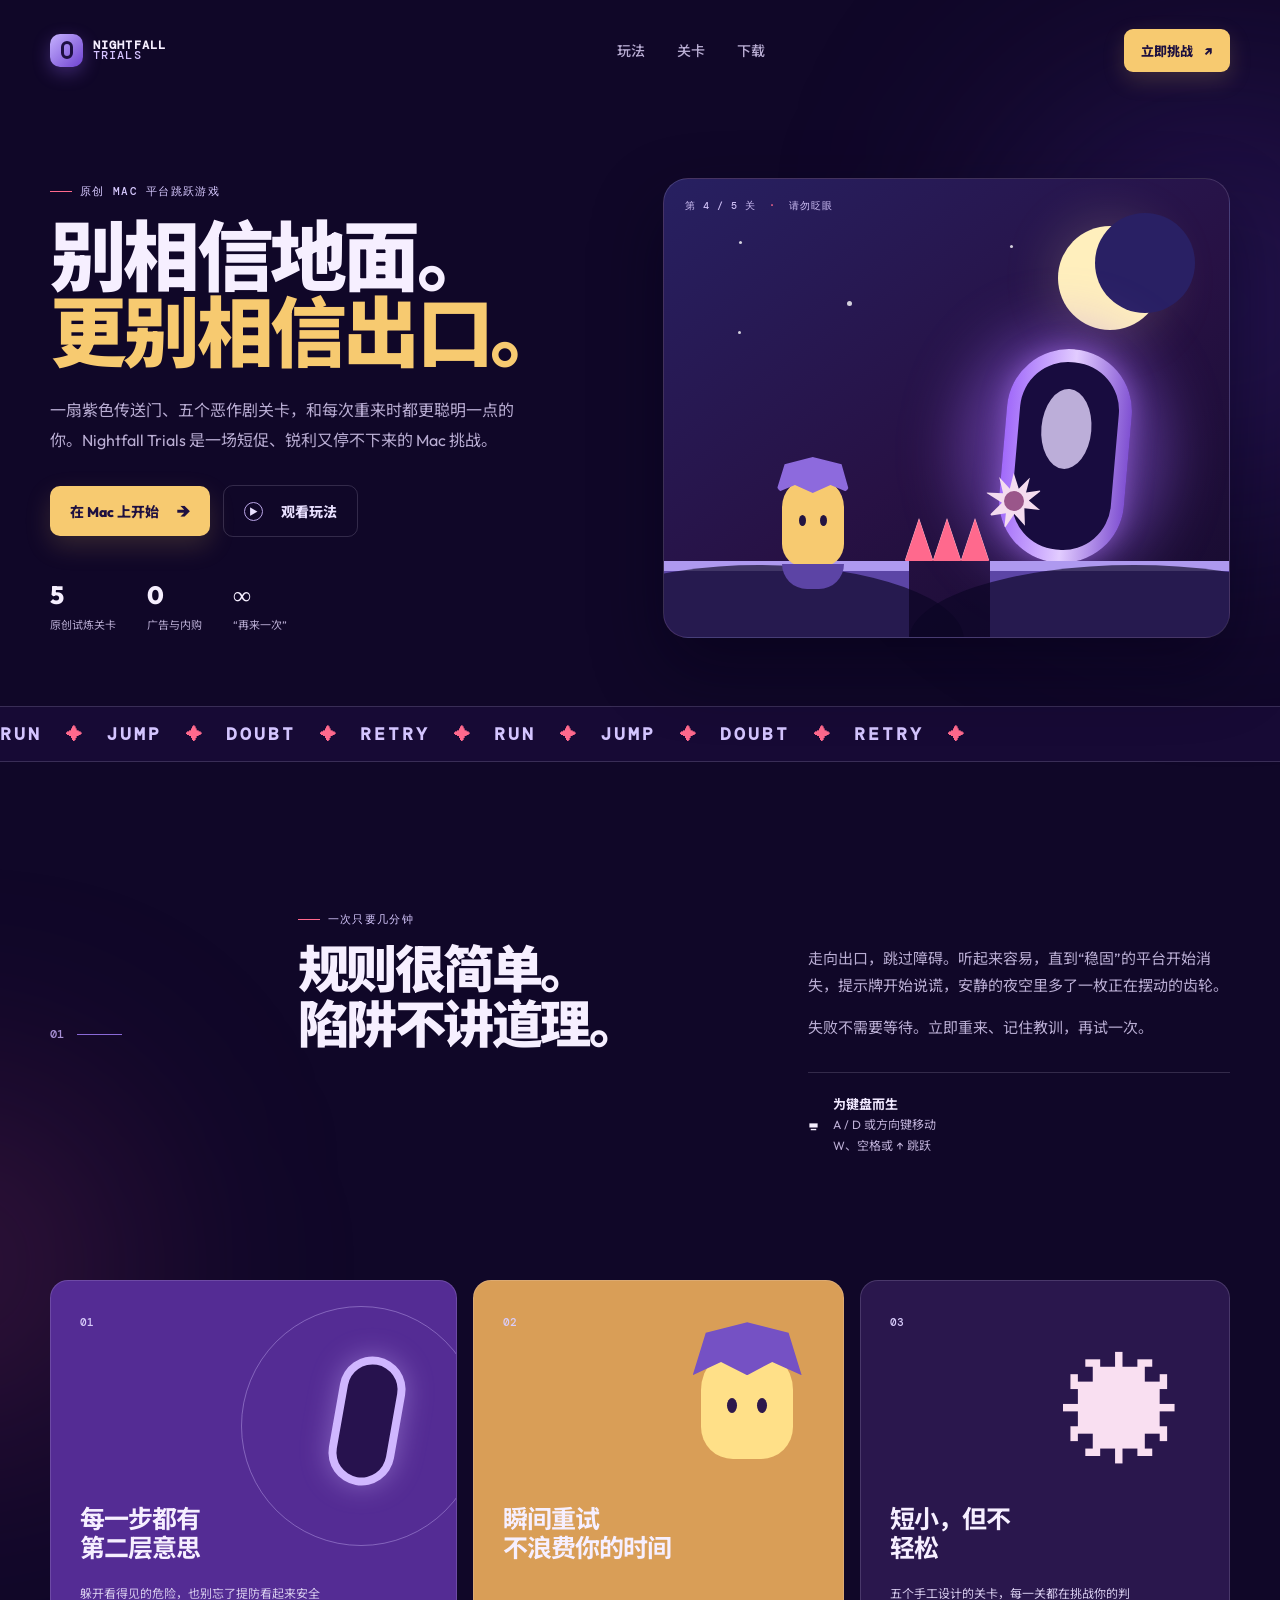
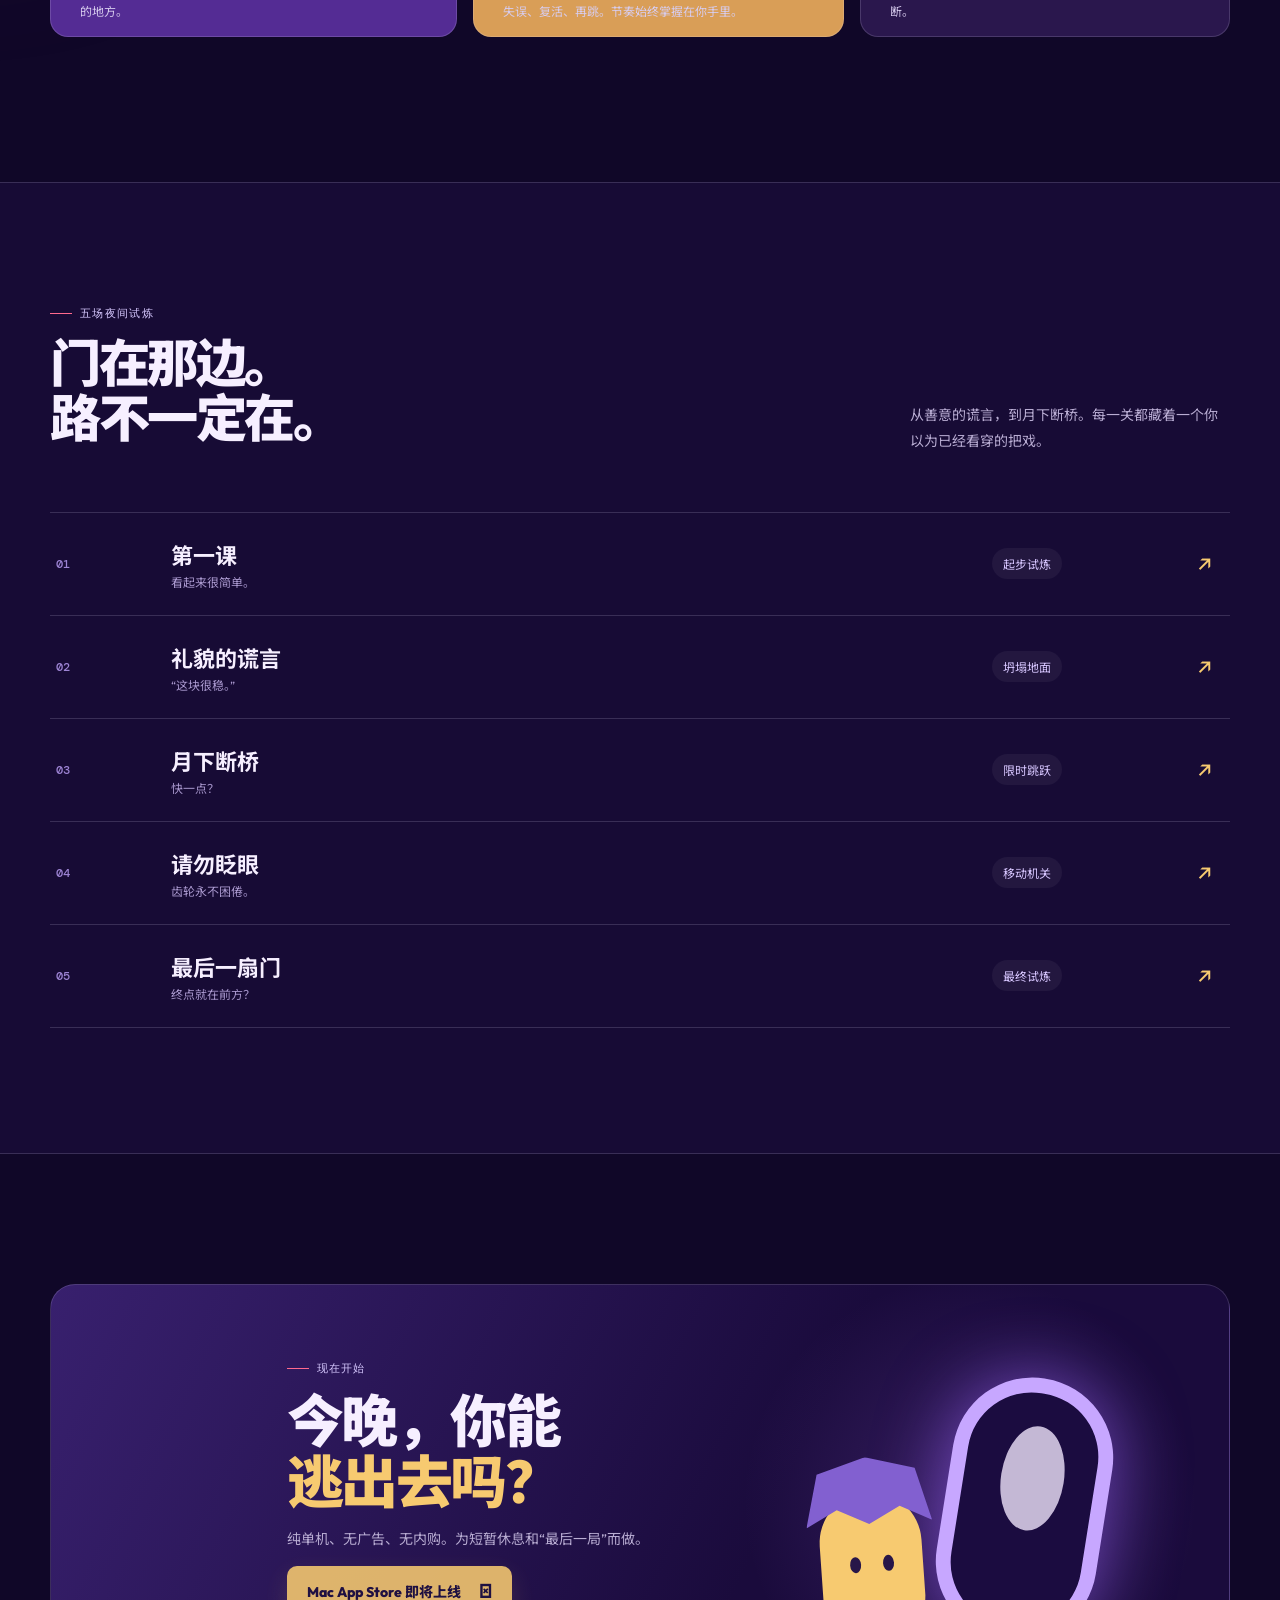
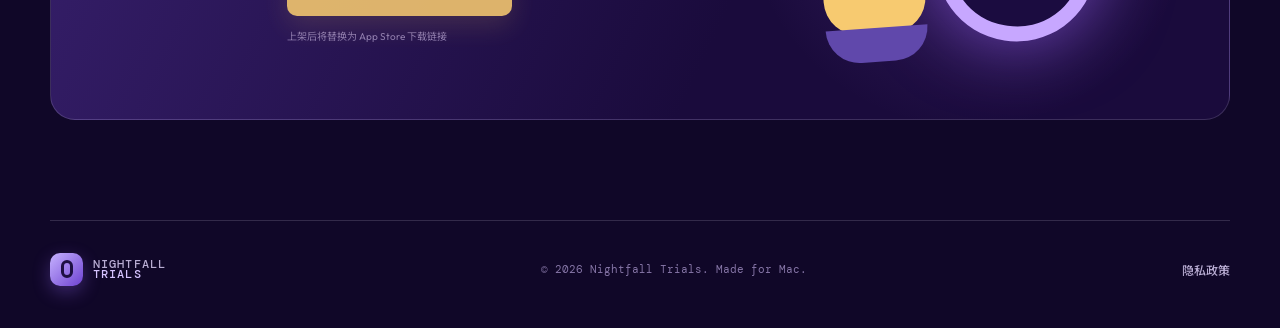
==== index.html @ 83b189c9 "site first commit" ====
<!doctype html>
<html lang="zh-CN">
  <head>
    <meta charset="UTF-8" />
    <meta name="viewport" content="width=device-width, initial-scale=1.0" />
    <meta name="description" content="Nightfall Trials 是一款为 Mac 打造的原创恶作剧平台跳跃游戏。别相信地面，也别相信出口。" />
    <meta name="theme-color" content="#160d35" />
    <meta property="og:title" content="Nightfall Trials｜夜陨试炼" />
    <meta property="og:description" content="别相信地面，也别相信出口。" />
    <meta property="og:type" content="website" />
    <title>Nightfall Trials｜夜陨试炼</title>
    <link rel="icon" href="assets/icon.svg" type="image/svg+xml" />
    <link rel="stylesheet" href="styles.css" />
  </head>
  <body>
    <div class="aurora aurora-one"></div>
    <div class="aurora aurora-two"></div>
    <header class="site-header shell">
      <a class="brand" href="#top" aria-label="Nightfall Trials 首页">
        <span class="brand-mark"><span></span></span>
        <span>NIGHTFALL<br /><b>TRIALS</b></span>
      </a>
      <nav aria-label="主导航">
        <a href="#play">玩法</a>
        <a href="#trials">关卡</a>
        <a href="#download">下载</a>
      </nav>
      <a class="nav-cta" href="#download">立即挑战 <span>↗</span></a>
    </header>

    <main id="top">
      <section class="hero shell">
        <div class="hero-copy reveal">
          <p class="eyebrow"><i></i> 原创 Mac 平台跳跃游戏</p>
          <h1>别相信地面。<br /><em>更别相信出口。</em></h1>
          <p class="lead">一扇紫色传送门、五个恶作剧关卡，和每次重来时都更聪明一点的你。Nightfall Trials 是一场短促、锐利又停不下来的 Mac 挑战。</p>
          <div class="hero-actions">
            <a class="button primary" href="#download">在 Mac 上开始 <span>→</span></a>
            <a class="button ghost" href="#play"><span class="play-icon">▶</span> 观看玩法</a>
          </div>
          <div class="facts">
            <div><strong>5</strong><span>原创试炼关卡</span></div>
            <div><strong>0</strong><span>广告与内购</span></div>
            <div><strong>∞</strong><span>“再来一次”</span></div>
          </div>
        </div>

        <div class="hero-art reveal" aria-label="夜陨试炼游戏场景插画">
          <div class="moon"></div>
          <div class="star s1"></div><div class="star s2"></div><div class="star s3"></div><div class="star s4"></div><div class="star s5"></div>
          <div class="portal-glow"></div>
          <div class="portal"><span class="portal-inner"></span></div>
          <div class="saw"><span></span><b></b></div>
          <div class="spikes"><i></i><i></i><i></i></div>
          <div class="platform platform-left"></div>
          <div class="platform platform-right"></div>
          <div class="character"><span class="hat"></span><span class="face"><b></b><b></b></span><span class="body"></span></div>
          <div class="mist mist-one"></div><div class="mist mist-two"></div>
          <p class="art-label">第 4 / 5 关 <span>·</span> 请勿眨眼</p>
        </div>
      </section>

      <section class="marquee" aria-label="游戏关键词">
        <div><span>RUN</span><b>✦</b><span>JUMP</span><b>✦</b><span>DOUBT</span><b>✦</b><span>RETRY</span><b>✦</b><span>RUN</span><b>✦</b><span>JUMP</span><b>✦</b><span>DOUBT</span><b>✦</b><span>RETRY</span><b>✦</b></div>
      </section>

      <section class="intro shell" id="play">
        <div class="section-number">01 <span></span></div>
        <div class="intro-title reveal"><p class="eyebrow"><i></i> 一次只要几分钟</p><h2>规则很简单。<br />陷阱不讲道理。</h2></div>
        <div class="intro-text reveal"><p>走向出口，跳过障碍。听起来容易，直到“稳固”的平台开始消失，提示牌开始说谎，安静的夜空里多了一枚正在摆动的齿轮。</p><p>失败不需要等待。立即重来、记住教训，再试一次。</p><div class="controls"><span>⌨</span><p><b>为键盘而生</b><br />A / D 或方向键移动<br />W、空格或 ↑ 跳跃</p></div></div>
      </section>

      <section class="feature-grid shell">
        <article class="feature card-purple reveal"><span class="feature-index">01</span><div class="feature-orbit"></div><div class="mini-portal"></div><h3>每一步都有<br />第二层意思</h3><p>躲开看得见的危险，也别忘了提防看起来安全的地方。</p></article>
        <article class="feature card-gold reveal"><span class="feature-index">02</span><div class="mini-character"><span></span><i></i><i></i></div><h3>瞬间重试<br />不浪费你的时间</h3><p>失误、复活、再跳。节奏始终掌握在你手里。</p></article>
        <article class="feature card-dark reveal"><span class="feature-index">03</span><div class="mini-saw">✹</div><h3>短小，但不<br />轻松</h3><p>五个手工设计的关卡，每一关都在挑战你的判断。</p></article>
      </section>

      <section class="trials" id="trials">
        <div class="shell">
          <div class="section-head reveal"><div><p class="eyebrow"><i></i> 五场夜间试炼</p><h2>门在那边。<br />路不一定在。</h2></div><p>从善意的谎言，到月下断桥。每一关都藏着一个你以为已经看穿的把戏。</p></div>
          <div class="trial-list">
            <article class="trial reveal"><span class="trial-no">01</span><div><h3>第一课</h3><p>看起来很简单。</p></div><span class="trial-type">起步试炼</span><span class="arrow">↗</span></article>
            <article class="trial reveal"><span class="trial-no">02</span><div><h3>礼貌的谎言</h3><p>“这块很稳。”</p></div><span class="trial-type">坍塌地面</span><span class="arrow">↗</span></article>
            <article class="trial reveal"><span class="trial-no">03</span><div><h3>月下断桥</h3><p>快一点？</p></div><span class="trial-type">限时跳跃</span><span class="arrow">↗</span></article>
            <article class="trial reveal"><span class="trial-no">04</span><div><h3>请勿眨眼</h3><p>齿轮永不困倦。</p></div><span class="trial-type">移动机关</span><span class="arrow">↗</span></article>
            <article class="trial reveal"><span class="trial-no">05</span><div><h3>最后一扇门</h3><p>终点就在前方？</p></div><span class="trial-type">最终试炼</span><span class="arrow">↗</span></article>
          </div>
        </div>
      </section>

      <section class="download shell" id="download">
        <div class="download-orbit"></div>
        <div class="download-copy reveal"><p class="eyebrow"><i></i> 现在开始</p><h2>今晚，你能<br /><em>逃出去吗？</em></h2><p>纯单机、无广告、无内购。为短暂休息和“最后一局”而做。</p><a class="button primary disabled" href="#download" aria-disabled="true">Mac App Store 即将上线 <span></span></a><small>上架后将替换为 App Store 下载链接</small></div>
        <div class="download-graphic reveal"><div class="big-portal"><span></span></div><div class="download-character"><i></i><b></b><b></b></div></div>
      </section>
    </main>

    <footer class="site-footer shell"><a class="brand" href="#top"><span class="brand-mark"><span></span></span><span>NIGHTFALL<br /><b>TRIALS</b></span></a><p>© <span id="year"></span> Nightfall Trials. Made for Mac.</p><a href="privacy.html">隐私政策</a></footer>
    <script src="script.js"></script>
  </body>
</html>
---- styles.css ----
@import url('https://fonts.googleapis.com/css2?family=DM+Mono:wght@400;500&family=Noto+Sans+SC:wght@400;500;700;900&family=Outfit:wght@400;500;600;700;800;900&display=swap');

:root{--ink:#f6efff;--muted:#b9add3;--violet:#9b70ff;--lavender:#d6c3ff;--night:#100728;--night2:#1b0e42;--gold:#f7ca70;--pink:#ff698d;--line:rgba(237,226,255,.16)}*{box-sizing:border-box}html{scroll-behavior:smooth}body{margin:0;background:var(--night);color:var(--ink);font-family:Outfit,'Noto Sans SC',sans-serif;overflow-x:hidden}.shell{width:min(1180px,calc(100% - 56px));margin-inline:auto}.aurora{position:fixed;z-index:-1;border-radius:50%;filter:blur(120px);pointer-events:none}.aurora-one{width:430px;height:430px;background:#502b9c55;top:90px;right:-160px}.aurora-two{width:330px;height:330px;background:#bf45843a;top:1100px;left:-210px}.site-header{height:100px;display:flex;align-items:center;justify-content:space-between}.brand{display:flex;align-items:center;gap:10px;color:var(--ink);font:700 12px/10px 'DM Mono',monospace;letter-spacing:1.1px;text-decoration:none}.brand b{color:var(--lavender);font-weight:500}.brand-mark{width:33px;height:33px;border-radius:10px;background:linear-gradient(135deg,#c6b2ff,#6e42d1);display:grid;place-items:center;box-shadow:0 6px 18px #9466f755}.brand-mark span{width:12px;height:18px;border:3px solid #1e1043;border-radius:6px}.site-header nav{display:flex;gap:32px;margin-left:92px}.site-header nav a,.site-footer>a{color:var(--muted);text-decoration:none;font-size:14px;font-weight:500;transition:.2s}.site-header nav a:hover,.site-footer>a:hover{color:#fff}.nav-cta{color:#1d103f;background:var(--gold);padding:12px 17px;border-radius:9px;font-weight:800;font-size:13px;text-decoration:none;box-shadow:0 8px 22px #f5c66c2c}.nav-cta span{margin-left:9px}.hero{min-height:606px;padding:65px 0 55px;display:grid;grid-template-columns:1.01fr .99fr;align-items:center;gap:34px}.eyebrow{display:flex;align-items:center;gap:8px;color:#d7c9ff;font:500 11px 'DM Mono',monospace;letter-spacing:1.3px;text-transform:uppercase}.eyebrow i{display:inline-block;width:22px;height:1px;background:var(--pink)}h1,h2,h3,p{margin-top:0}h1{font-size:clamp(50px,6vw,82px);letter-spacing:-3.7px;line-height:.99;margin:20px 0 25px;font-weight:900}h1 em,h2 em{font-style:normal;color:var(--gold)}.lead{max-width:490px;color:var(--muted);font-size:16px;line-height:1.85}.hero-actions{display:flex;align-items:center;gap:13px;margin-top:30px}.button{display:inline-flex;align-items:center;gap:18px;border-radius:10px;padding:15px 20px;font-size:14px;font-weight:800;text-decoration:none}.primary{color:#1e1040;background:var(--gold);box-shadow:0 10px 26px #eab85d2c}.primary span{font-size:20px;line-height:10px}.ghost{color:#e9e0ff;border:1px solid var(--line)}.play-icon{font-size:9px;border:1px solid #b9a4e6;width:19px;height:19px;display:grid;place-items:center;border-radius:50%}.facts{display:flex;gap:31px;margin-top:42px}.facts div{display:grid;gap:5px}.facts strong{font:800 25px Outfit}.facts span{font-size:11px;color:var(--muted)}.hero-art{height:460px;border:1px solid var(--line);border-radius:25px;position:relative;overflow:hidden;background:linear-gradient(145deg,#272061 0%,#271144 55%,#160b2e 100%);box-shadow:0 30px 70px #05021677}.moon{position:absolute;width:104px;height:104px;border-radius:50%;background:#ffefbd;right:67px;top:47px;box-shadow:0 0 55px #ffeebe37}.moon:after{content:"";position:absolute;background:#292064;width:100px;height:100px;border-radius:50%;left:37px;top:-13px}.star{position:absolute;width:3px;height:3px;background:#fff;border-radius:50%;opacity:.8}.s1{top:62px;left:75px}.s2{top:122px;left:183px;width:5px;height:5px}.s3{top:66px;left:346px}.s4{top:209px;left:402px;width:4px;height:4px}.s5{top:152px;left:74px}.portal-glow{position:absolute;right:62px;bottom:60px;width:210px;height:250px;border-radius:50%;background:#a46bff66;filter:blur(28px)}.portal{position:absolute;right:101px;bottom:74px;width:125px;height:214px;border-radius:62px;background:linear-gradient(90deg,#a16afa,#e2ccff 52%,#8051d2);padding:13px;transform:rotate(5deg);box-shadow:0 0 24px #b87bff80}.portal-inner{display:block;width:100%;height:100%;border-radius:48px;background:#180c3f;position:relative}.portal-inner:after{content:"";position:absolute;top:27px;left:23px;width:50px;height:80px;border-radius:50%;background:#e5d8ff;opacity:.8}.platform{position:absolute;bottom:0;background:#5c45a6;border-top:10px solid #ae99ef}.platform-left{left:0;width:245px;height:76px}.platform-right{right:0;width:239px;height:76px}.spikes{position:absolute;bottom:76px;right:240px;display:flex}.spikes i{width:0;height:0;border-left:14px solid transparent;border-right:14px solid transparent;border-bottom:42px solid var(--pink);filter:drop-shadow(0 -1px 0 #ffc2d2)}.saw{position:absolute;bottom:108px;left:322px;width:56px;height:56px;animation:spin 7s linear infinite}.saw span{display:block;width:56px;height:56px;border-radius:48% 52% 43% 57%;background:#f4dcef;clip-path:polygon(50% 0%,59% 28%,79% 8%,72% 35%,100% 31%,77% 49%,97% 66%,69% 63%,70% 94%,51% 73%,33% 100%,36% 72%,5% 77%,29% 53%,0 35%,31% 36%,24% 7%,43% 28%)}.saw b{position:absolute;inset:18px;border-radius:50%;background:#9a568a}.character{position:absolute;left:118px;bottom:70px;width:62px;height:89px;background:var(--gold);border-radius:29px 29px 23px 23px;z-index:2}.character .hat{position:absolute;top:-21px;left:-6px;width:74px;height:36px;border-radius:50% 50% 10px 10px;background:#8d6add;clip-path:polygon(0 100%,12% 20%,50% 0,89% 20%,100% 100%,74% 78%,50% 100%,26% 78%)}.face{position:absolute;top:37px;left:17px;display:flex;gap:14px}.face b{width:7px;height:11px;border-radius:50%;background:#231442}.body{position:absolute;width:62px;height:25px;background:#5c44a5;bottom:-22px;border-radius:0 0 27px 27px}.mist{position:absolute;height:150px;bottom:-78px;border-radius:50%;background:#0b0525aa}.mist-one{width:410px;left:-110px}.mist-two{width:450px;right:-130px}.art-label{position:absolute;left:21px;top:20px;font:500 10px 'DM Mono';color:#cfc0f6;letter-spacing:1px}.art-label span{color:var(--pink);margin-inline:6px}.marquee{overflow:hidden;border-top:1px solid var(--line);border-bottom:1px solid var(--line);background:#170a35;padding:15px 0;white-space:nowrap}.marquee div{display:inline-flex;gap:24px;align-items:center;animation:slide 24s linear infinite}.marquee span{font:800 18px 'DM Mono';letter-spacing:3px;color:#d4c5ff}.marquee b{color:var(--pink)}.intro{padding:150px 0 124px;display:grid;grid-template-columns:.48fr 1.1fr 1fr;gap:45px}.section-number{font:500 12px 'DM Mono';color:#a890d6;display:flex;gap:13px;align-items:center}.section-number span{height:1px;width:45px;background:#8a69d7}.intro-title h2,.section-head h2,.download h2{font-size:clamp(38px,4vw,58px);line-height:1.07;letter-spacing:-2.5px;font-weight:900;margin:15px 0}.intro-text{padding-top:33px}.intro-text>p{color:var(--muted);font-size:15px;line-height:1.8}.controls{margin-top:31px;display:flex;gap:14px;align-items:center;border-top:1px solid var(--line);padding-top:20px}.controls>span{font-size:22px}.controls p{color:#bfb1d8;font-size:12px;line-height:1.7;margin:0}.controls b{color:#f1e9ff;font-size:13px}.feature-grid{display:grid;grid-template-columns:1.1fr 1fr 1fr;gap:16px}.feature{min-height:357px;border-radius:18px;padding:29px;position:relative;overflow:hidden;border:1px solid var(--line)}.feature-index{font:500 11px 'DM Mono';color:#d9cdfb}.feature h3{position:absolute;bottom:48px;font-size:25px;line-height:1.16;letter-spacing:-1px}.feature p{position:absolute;bottom:15px;max-width:240px;font-size:12px;color:#d7ccee;line-height:1.5;margin:0}.card-purple{background:#542c94}.card-gold{background:#d99e57}.card-dark{background:#2a174d}.feature-orbit{position:absolute;width:240px;height:240px;border:1px solid #d4c2ff60;border-radius:50%;right:-25px;top:25px}.mini-portal{position:absolute;right:56px;top:75px;width:66px;height:130px;border-radius:33px;background:#d0b7ff;transform:rotate(10deg);padding:8px;box-shadow:0 0 28px #d2b7ff66}.mini-portal:after{content:"";display:block;height:100%;border-radius:26px;background:#27124e}.mini-character{position:absolute;right:50px;top:66px;width:92px;height:112px;background:#ffe088;border-radius:43px 43px 32px 32px}.mini-character span{position:absolute;top:-25px;left:-8px;width:109px;height:53px;background:#7551c4;clip-path:polygon(0 100%,12% 20%,50% 0,88% 20%,100% 100%,73% 75%,50% 100%,26% 75%)}.mini-character i{position:absolute;width:10px;height:15px;border-radius:50%;background:#2e194c;top:51px}.mini-character i:nth-of-type(1){left:26px}.mini-character i:nth-of-type(2){right:26px}.mini-saw{position:absolute;right:49px;top:72px;width:117px;height:117px;display:grid;place-items:center;color:#f9dff1;font-size:119px;line-height:1;animation:spin 10s linear infinite}.trials{background:#170b35;margin-top:145px;padding:123px 0 125px;border-top:1px solid var(--line);border-bottom:1px solid var(--line)}.section-head{display:flex;justify-content:space-between;align-items:end;margin-bottom:51px}.section-head>p{color:var(--muted);font-size:14px;line-height:1.8;width:320px;margin:0 0 7px}.trial-list{border-top:1px solid var(--line)}.trial{display:grid;grid-template-columns:90px 1fr 180px 27px;gap:25px;align-items:center;padding:25px 6px;border-bottom:1px solid var(--line);transition:.25s}.trial:hover{padding-inline:18px;background:#ffffff09}.trial-no{font:500 12px 'DM Mono';color:#9d84d4}.trial h3{margin:0 0 3px;font-size:22px}.trial p{font-size:12px;color:#a998ce;margin:0}.trial-type{justify-self:start;font-size:12px;color:#d7c6ff;padding:7px 11px;background:#ffffff0d;border-radius:20px}.arrow{font-size:23px;color:var(--gold)}.download{margin-top:130px;margin-bottom:100px;min-height:420px;border:1px solid var(--line);border-radius:25px;padding:72px 78px;display:flex;align-items:center;justify-content:space-between;position:relative;overflow:hidden;background:linear-gradient(115deg,#38206e,#1a0b3c 60%)}.download:after{content:"";position:absolute;inset:0;background:radial-gradient(circle at 78% 50%,#9d64e035,transparent 24%)}.download-copy{position:relative;z-index:1}.download-copy h2{font-size:57px}.download-copy>p:not(.eyebrow){color:var(--muted);font-size:14px;line-height:1.7;max-width:370px}.download-copy small{display:block;color:#8e7caf;font-size:10px;margin-top:12px}.disabled{opacity:.88;cursor:default}.download-graphic{position:relative;width:345px;height:290px;z-index:1}.big-portal{position:absolute;right:46px;top:20px;width:161px;height:265px;background:#c7a7ff;border-radius:80px;transform:rotate(9deg);padding:15px;box-shadow:0 0 70px #a069ff99}.big-portal span{display:block;height:100%;border-radius:64px;background:#1b0c40}.big-portal span:after{content:"";position:absolute;top:48px;left:52px;width:63px;height:105px;border-radius:50%;background:#f4e8ff;opacity:.78}.download-character{position:absolute;left:15px;bottom:13px;width:102px;height:142px;background:#f7ca70;border-radius:51px 51px 35px 35px;transform:rotate(-4deg)}.download-character:before{content:"";position:absolute;top:-35px;left:-12px;width:126px;height:67px;background:#8260d0;clip-path:polygon(0 100%,11% 21%,50% 0,89% 21%,100% 100%,75% 76%,50% 100%,25% 76%)}.download-character i{position:absolute;bottom:-28px;left:0;width:102px;height:34px;border-radius:0 0 45px 45px;background:#6048ab}.download-character b{position:absolute;top:64px;width:11px;height:16px;border-radius:50%;background:#281648}.download-character b:nth-of-type(1){left:29px}.download-character b:nth-of-type(2){right:29px}.site-footer{border-top:1px solid var(--line);padding:32px 0 42px;display:flex;align-items:center;gap:26px}.site-footer p{margin:0 auto;color:#8575a6;font:11px 'DM Mono'}.site-footer>a{font-size:12px}.reveal{opacity:0;transform:translateY(24px);transition:opacity .75s ease,transform .75s ease}.reveal.visible{opacity:1;transform:none}@keyframes spin{to{transform:rotate(360deg)}}@keyframes slide{to{transform:translateX(-50%)}}
@media(max-width:800px){.shell{width:min(100% - 36px,620px)}.site-header{height:78px}.site-header nav{display:none}.nav-cta{padding:10px 12px;font-size:11px}.hero{padding:52px 0 70px;grid-template-columns:1fr;gap:42px}.hero-art{height:390px}h1{font-size:54px}.facts{margin-top:33px}.intro{padding:88px 0;grid-template-columns:1fr;gap:10px}.intro-text{padding-top:0}.feature-grid{grid-template-columns:1fr;gap:12px}.feature{min-height:280px}.trials{margin-top:88px;padding:80px 0}.section-head{display:block}.section-head>p{width:auto;margin-top:20px}.trial{grid-template-columns:40px 1fr 24px;gap:10px}.trial-type{display:none}.download{margin-top:80px;margin-bottom:58px;padding:52px 30px;min-height:610px;display:block}.download-copy h2{font-size:47px}.download-graphic{position:absolute;bottom:3px;right:5px;transform:scale(.86);transform-origin:bottom right}.site-footer{display:grid;grid-template-columns:1fr auto;gap:18px}.site-footer p{grid-column:1/-1;grid-row:2;margin:0}.marquee span{font-size:15px}.hero-actions{flex-wrap:wrap}}
@media(max-width:410px){.hero-art{transform:scale(.94);width:106%;margin-left:-3%}.facts{gap:18px}.facts strong{font-size:22px}.button{padding:13px 15px}.download{padding-inline:24px}}
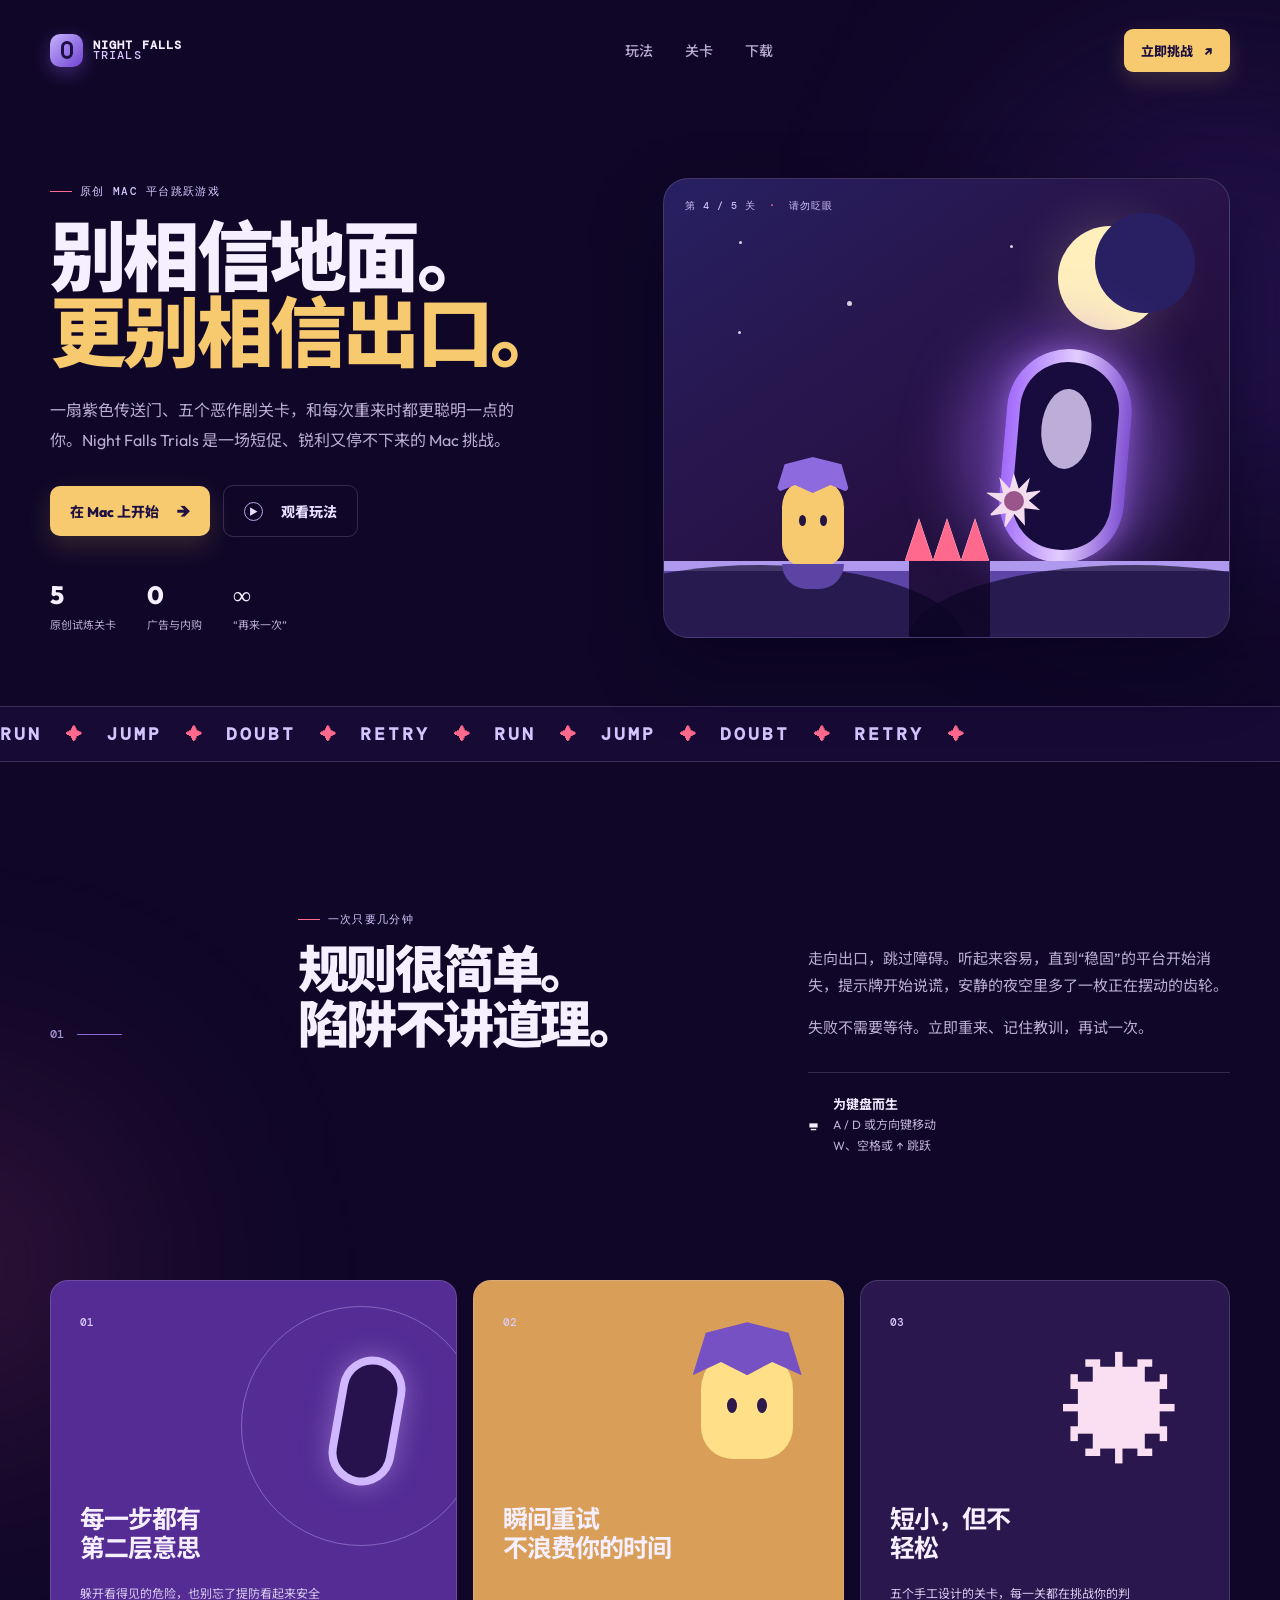
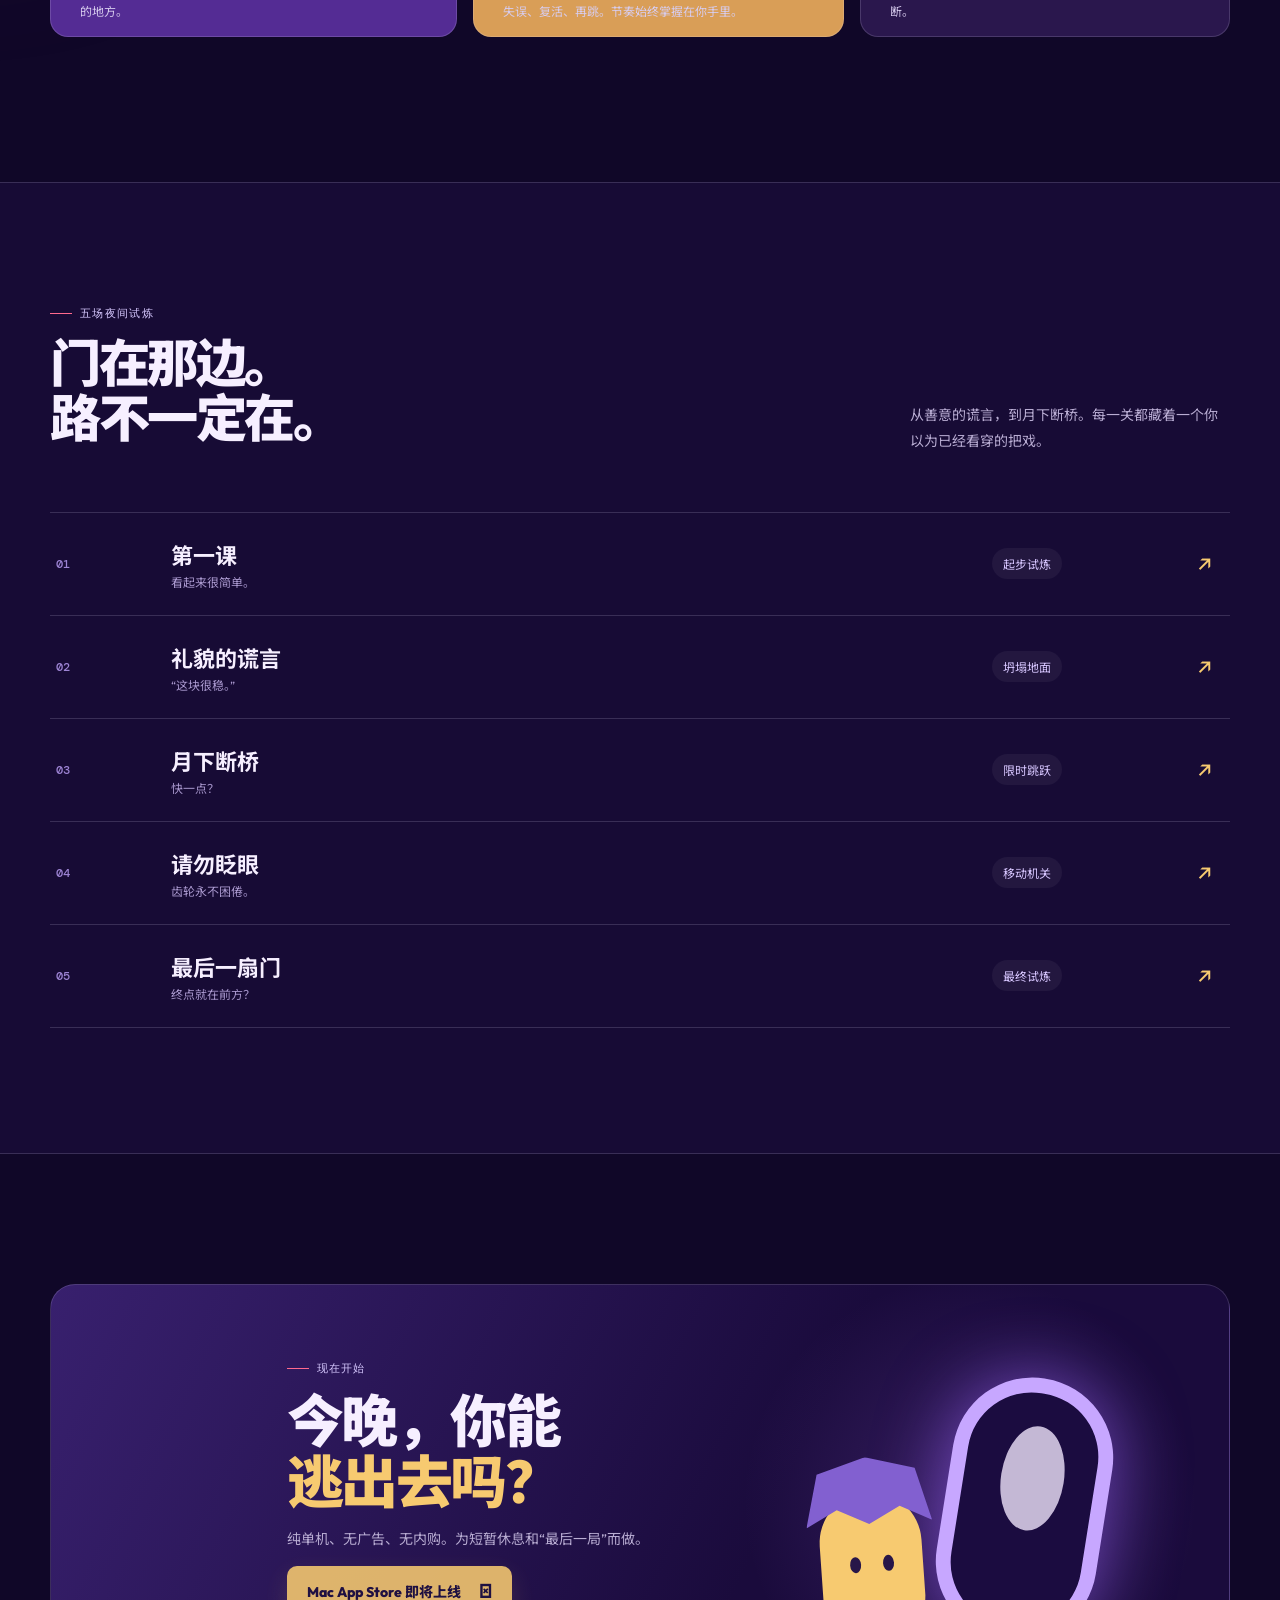
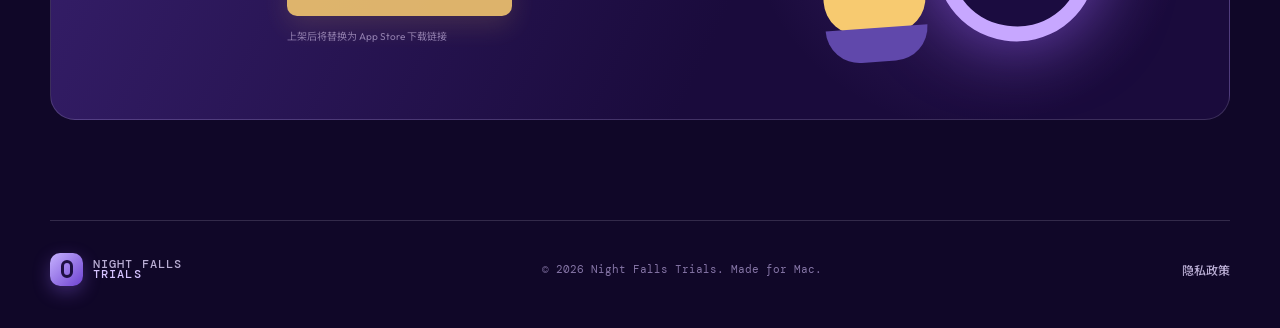
==== commit 44d90b03: "更新网站" ====
--- a/index.html
+++ b/index.html
@@ -3,12 +3,12 @@
   <head>
     <meta charset="UTF-8" />
     <meta name="viewport" content="width=device-width, initial-scale=1.0" />
-    <meta name="description" content="Nightfall Trials 是一款为 Mac 打造的原创恶作剧平台跳跃游戏。别相信地面，也别相信出口。" />
+    <meta name="description" content="Night Falls Trials 是一款为 Mac 打造的原创恶作剧平台跳跃游戏。别相信地面，也别相信出口。" />
     <meta name="theme-color" content="#160d35" />
-    <meta property="og:title" content="Nightfall Trials｜夜陨试炼" />
+    <meta property="og:title" content="Night Falls Trials｜夜陨试炼" />
     <meta property="og:description" content="别相信地面，也别相信出口。" />
     <meta property="og:type" content="website" />
-    <title>Nightfall Trials｜夜陨试炼</title>
+    <title>Night Falls Trials｜夜陨试炼</title>
     <link rel="icon" href="assets/icon.svg" type="image/svg+xml" />
     <link rel="stylesheet" href="styles.css" />
   </head>
@@ -16,9 +16,9 @@
     <div class="aurora aurora-one"></div>
     <div class="aurora aurora-two"></div>
     <header class="site-header shell">
-      <a class="brand" href="#top" aria-label="Nightfall Trials 首页">
+      <a class="brand" href="#top" aria-label="Night Falls Trials 首页">
         <span class="brand-mark"><span></span></span>
-        <span>NIGHTFALL<br /><b>TRIALS</b></span>
+        <span>NIGHT FALLS<br /><b>TRIALS</b></span>
       </a>
       <nav aria-label="主导航">
         <a href="#play">玩法</a>
@@ -33,7 +33,7 @@
         <div class="hero-copy reveal">
           <p class="eyebrow"><i></i> 原创 Mac 平台跳跃游戏</p>
           <h1>别相信地面。<br /><em>更别相信出口。</em></h1>
-          <p class="lead">一扇紫色传送门、五个恶作剧关卡，和每次重来时都更聪明一点的你。Nightfall Trials 是一场短促、锐利又停不下来的 Mac 挑战。</p>
+          <p class="lead">一扇紫色传送门、五个恶作剧关卡，和每次重来时都更聪明一点的你。Night Falls Trials 是一场短促、锐利又停不下来的 Mac 挑战。</p>
           <div class="hero-actions">
             <a class="button primary" href="#download">在 Mac 上开始 <span>→</span></a>
             <a class="button ghost" href="#play"><span class="play-icon">▶</span> 观看玩法</a>
@@ -96,7 +96,7 @@
       </section>
     </main>
 
-    <footer class="site-footer shell"><a class="brand" href="#top"><span class="brand-mark"><span></span></span><span>NIGHTFALL<br /><b>TRIALS</b></span></a><p>© <span id="year"></span> Nightfall Trials. Made for Mac.</p><a href="privacy.html">隐私政策</a></footer>
+    <footer class="site-footer shell"><a class="brand" href="#top"><span class="brand-mark"><span></span></span><span>NIGHT FALLS<br /><b>TRIALS</b></span></a><p>© <span id="year"></span> Night Falls Trials. Made for Mac.</p><a href="privacy.html">隐私政策</a></footer>
     <script src="script.js"></script>
   </body>
 </html>
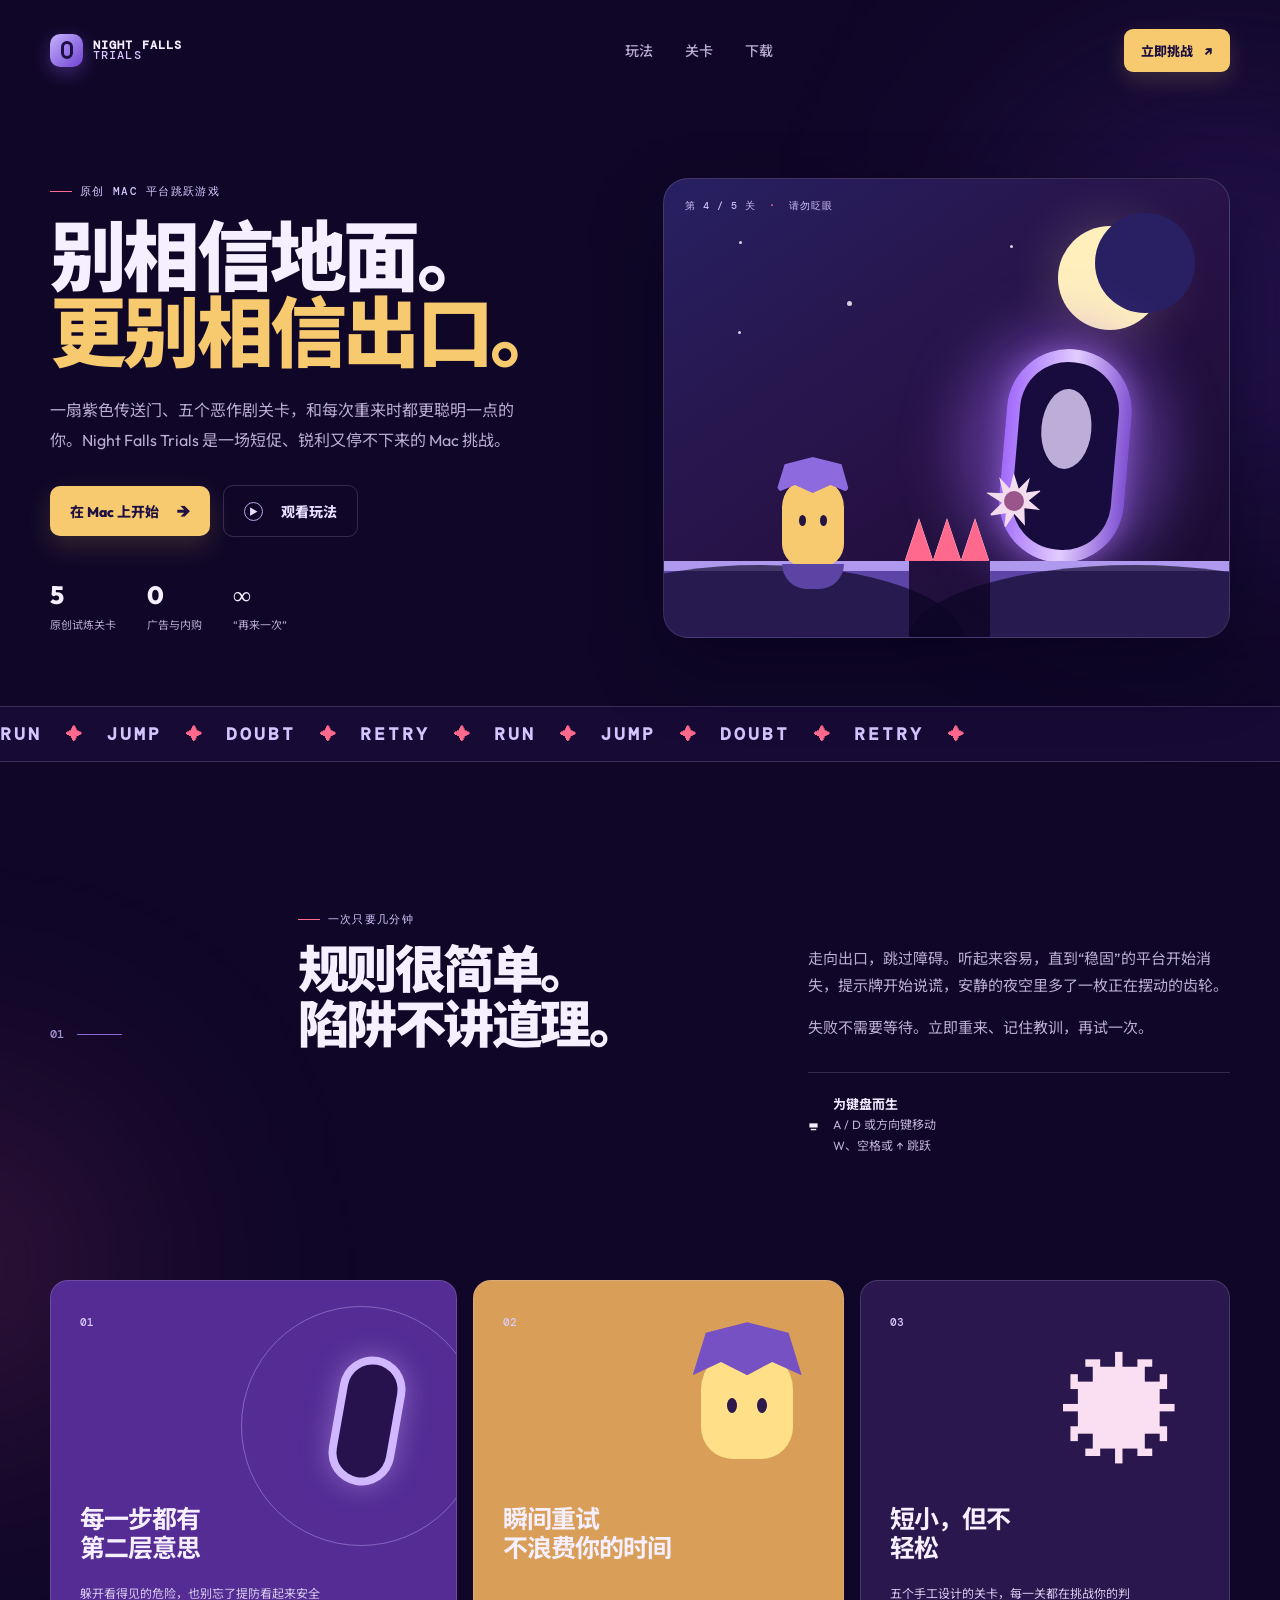
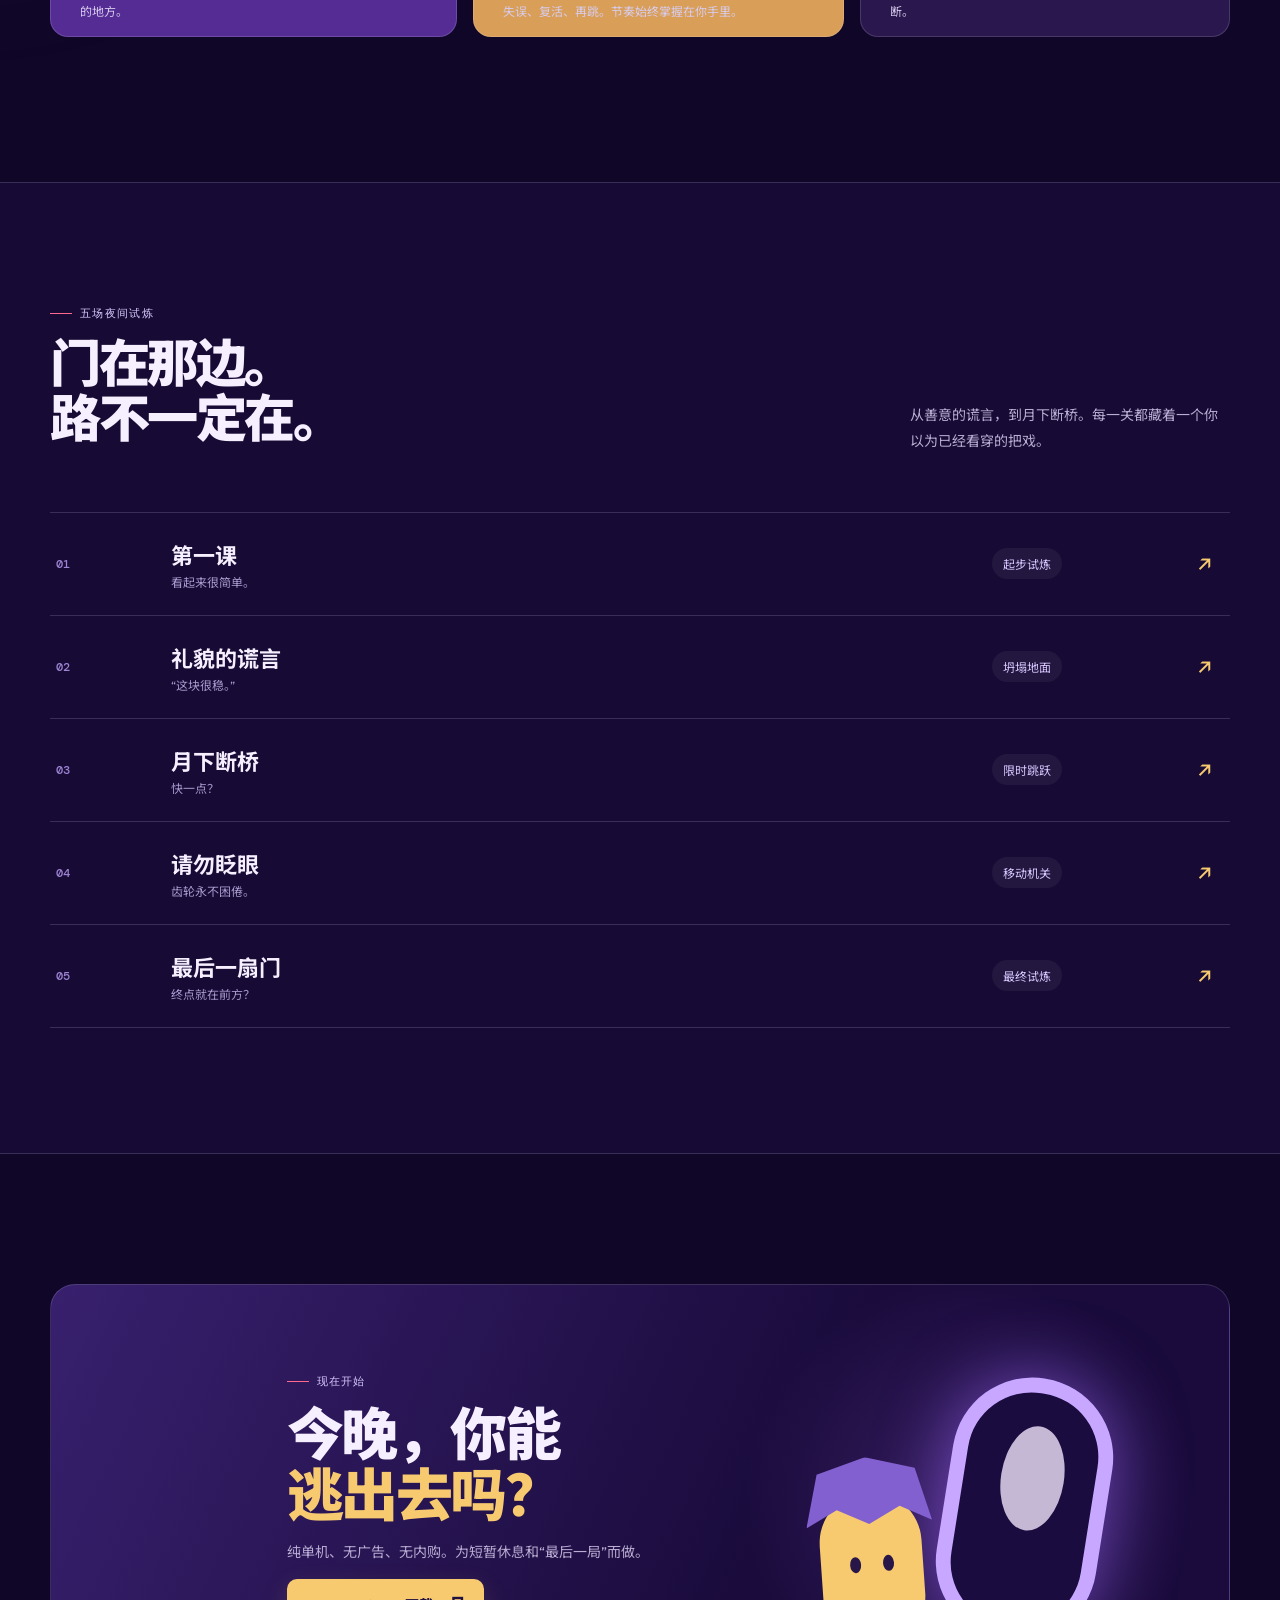
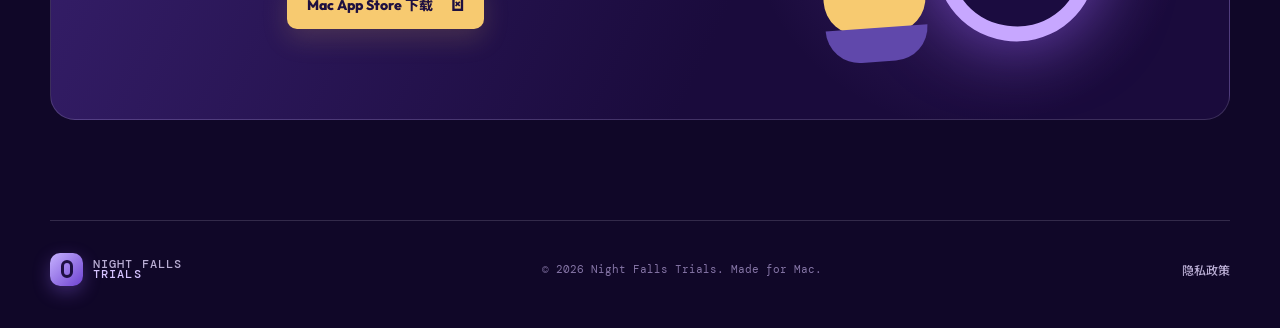
==== commit 61912930: "更新上架地址" ====
--- a/index.html
+++ b/index.html
@@ -91,7 +91,7 @@
 
       <section class="download shell" id="download">
         <div class="download-orbit"></div>
-        <div class="download-copy reveal"><p class="eyebrow"><i></i> 现在开始</p><h2>今晚，你能<br /><em>逃出去吗？</em></h2><p>纯单机、无广告、无内购。为短暂休息和“最后一局”而做。</p><a class="button primary disabled" href="#download" aria-disabled="true">Mac App Store 即将上线 <span></span></a><small>上架后将替换为 App Store 下载链接</small></div>
+        <div class="download-copy reveal"><p class="eyebrow"><i></i> 现在开始</p><h2>今晚，你能<br /><em>逃出去吗？</em></h2><p>纯单机、无广告、无内购。为短暂休息和“最后一局”而做。</p><a class="button primary" href="https://apps.apple.com/app/night-falls-trials/id6802349862" target="_blank" rel="noopener noreferrer">Mac App Store 下载 <span></span></a></div>
         <div class="download-graphic reveal"><div class="big-portal"><span></span></div><div class="download-character"><i></i><b></b><b></b></div></div>
       </section>
     </main>
